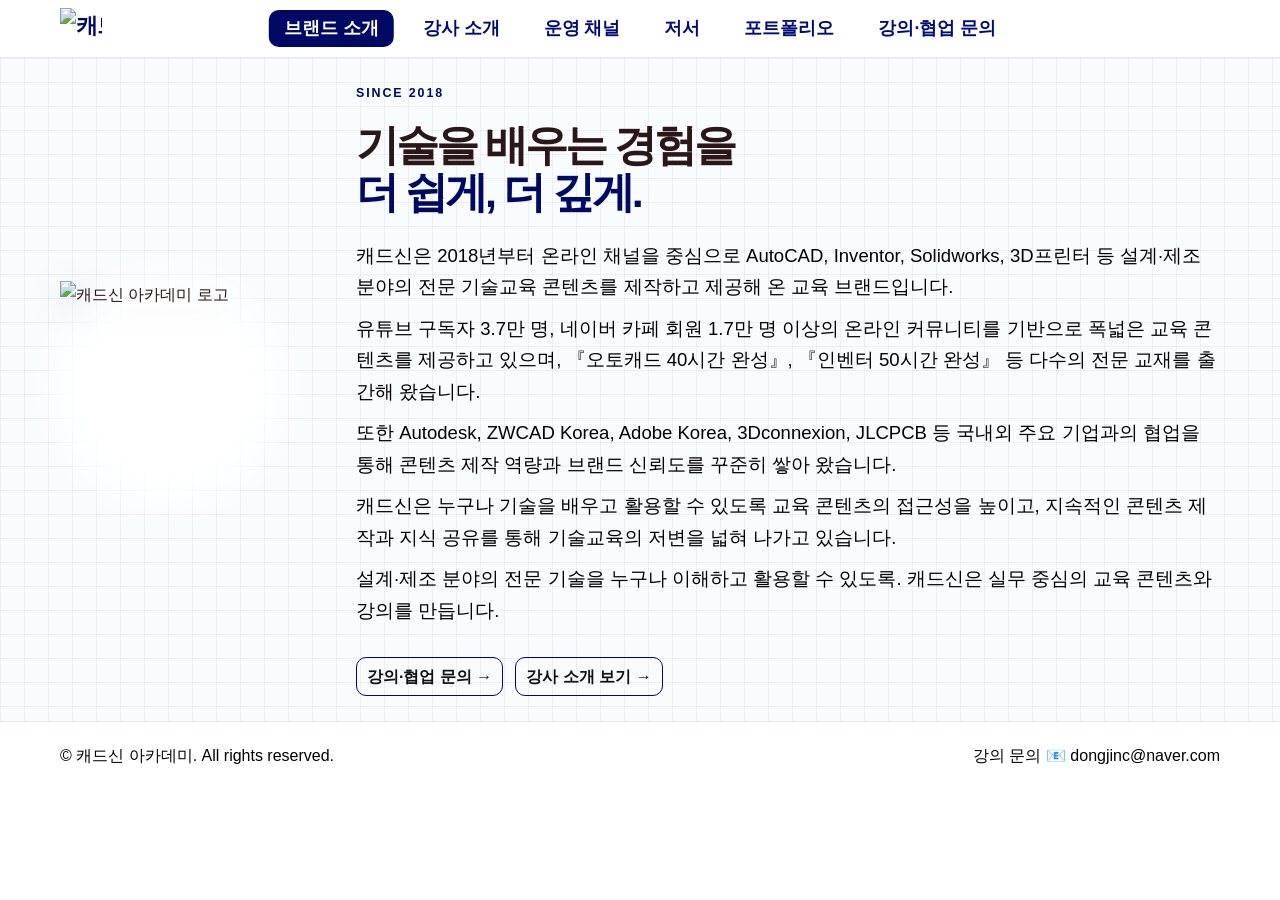
==== index.html @ bcdb4523 "Add files via upload" ====
<!doctype html>
<html lang="ko">
  <head>
    <meta charset="utf-8"><meta name="viewport" content="width=device-width,initial-scale=1"><meta name="description" content="캐드신 아카데미 대표 신동진 강사 소개 및 CAD·설계 기술교육 콘텐츠, 강의·협업 문의">
    <title>
      캐드신 | 신동진 강사
    </title>
    <link rel="icon" href="assets/logo.svg"><link rel="stylesheet" href="styles.css">
  </head>
  <body>
    <header class="site-header">
      <div class="container header-inner">
        <a class="brand" href="index.html">
          <img src="assets/logo.svg" alt="캐드신 로고">
        </a>
        <button class="menu-toggle" aria-expanded="false" aria-label="메뉴 열기">
          메뉴
        </button>
        <nav class="nav" aria-label="주 메뉴">
          <a href="index.html">브랜드 소개</a>
          <a href="instructor.html">
            강사 소개
          </a>
          <a href="channels.html">
            운영 채널
          </a>
          <a href="books.html">
            저서
          </a>
          <a href="portfolio.html">
            포트폴리오
          </a>
          <a href="contact.html">
            강의·협업 문의
          </a>
        </nav>
      </div>
    </header>


    
    <main>
      <section class="hero">
        <div class="container hero-grid">
          <div class="hero-art">
            <div class="hero-logo-wrap">
              <img class="hero-logo" src="assets/logo.svg" alt="캐드신 아카데미 로고">
            </div>
          </div>
          <div>
            <div class="eyebrow">
              SINCE 2018
            </div>
            <h1>
              기술을 배우는 경험을<br><span>더 쉽게, 더 깊게.</span>
            </h1>
            <p class="lead">
             캐드신은 2018년부터 온라인 채널을 중심으로 AutoCAD, Inventor, Solidworks, 3D프린터 등 설계·제조 분야의 전문 기술교육 콘텐츠를 제작하고 제공해 온 교육 브랜드입니다. 
            </p>
            <p class="lead">
             유튜브 구독자 3.7만 명, 네이버 카페 회원 1.7만 명 이상의 온라인 커뮤니티를 기반으로 폭넓은 교육 콘텐츠를 제공하고 있으며, 『오토캐드 40시간 완성』, 『인벤터 50시간 완성』 등 다수의 전문 교재를 출간해 왔습니다.
            </p>
            <p class="lead">
             또한 Autodesk, ZWCAD Korea, Adobe Korea, 3Dconnexion, JLCPCB 등 국내외 주요 기업과의 협업을 통해 콘텐츠 제작 역량과 브랜드 신뢰도를 꾸준히 쌓아 왔습니다.
            </p>
            <p class="lead">
             캐드신은 누구나 기술을 배우고 활용할 수 있도록 교육 콘텐츠의 접근성을 높이고, 지속적인 콘텐츠 제작과 지식 공유를 통해 기술교육의 저변을 넓혀 나가고 있습니다.
            </p>
            <p class="lead"> 
             설계·제조 분야의 전문 기술을 누구나 이해하고 활용할 수 있도록. 캐드신은 실무 중심의 교육 콘텐츠와 강의를 만듭니다.
            </p>
            <div class="hero-actions">
              <a class="btn" href="contact.html">
                강의·협업 문의 →
              </a>
              <a class="btn" href="instructor.html">
                강사 소개 보기 →
              </a>
            </div>
          </div>
        </div>
      </section>
      
      
    </main>
    <footer class="footer">
			<div class="container footer-inner">
				<span>© 캐드신 아카데미.  All rights reserved.</span>
				<span>강의 문의 📧 <a href="contact.html">dongjinc@naver.com</a></span>
			</div>
		</footer>
    <script src="script.js">
    </script>
  </body>
</html>
---- styles.css ----
@font-face {
  font-family: "Paperlogy";
  src: url("fonts/Paperlogy-5Medium.ttf") format("truetype");
  font-style: normal;
  font-weight: 500;
  font-display: swap;
}

@font-face {
  font-family: "Paperlogy";
  src: url("fonts/Paperlogy-7Bold.ttf") format("truetype");
  font-style: normal;
  font-weight: 800;
  font-display: swap;
}

:root {
  --blue: #000a65;
  --blue2: #273BF3;
  --blue3: #eaf1f7;
  --ink: #2b1717;
  --muted: #ff0000;
  --paper: #F5F6F8;
  --line: #e3e9ee;
  --white: #F5F6F8;
  --black: #000;
  --radius: 18px;
  --shadow: 0 12px 35px rgba(15,42,65,.08);
  --card-shadow: 5px 5px 5px rgba(20,40,60,.1); /* 카드 그림자 가로 0px, 세로 2px, 흐림 10px, 번짐 0px. 어두운 청회색 계열(20, 40, 60)을 8% 불투명도로 표시*/
  --portfolio-neon-shadow: 0 0 5px rgba(128,128,128,.2), 0 0 10px rgba(128,128,128,.2); /*포트폴리오 카드 네온 px를 키우면 넓어짐*/
  --portfolio-neon-shadow-hover: 0 0 7px rgba(128, 128, 128, 0.48), 0 0 20px rgba(128,128,128,.3);
  --page-section-gap: 32px; /* page-top과 section 사이 여백 */
  --content-gap: 18px; /* 소주제 및 카드 사이 공통 간격 */
  --book-card-aspect-ratio: 4.7 / 5; /*저서 카드 세로 비율*/
  --book-image-crop-top: 10%; /*저서 카드 이미지 자르기*/
  --book-image-crop-right: 0%;
  --book-image-crop-bottom: 0%;
  --book-image-crop-left: 0%;
  --book-title-font-size: 1rem; /*저서 카드 글자 크기*/
  --book-title-color: #000;
  --book-title-font-weight: 300;
  --book-title-top: auto; /*저서 카드 글자 위치*/
  --book-title-right: 0px;
  --book-title-bottom: 5px;
  --book-title-left: 0px;
}

* {
  box-sizing: border-box
}

html {
  scroll-behavior: smooth;
  scroll-padding-top: 95px
}

body {
  margin: 0;
  font-family: "Paperlogy", sans-serif;
  color: var(--ink);
  background: #fff;
  line-height: 1.7
  
}

a {
  color: inherit;
  text-decoration: none
}

img {
  display: block;
  max-width: 100%
}

button {
  font: inherit
}

.container {
  width: min(1160px,calc(100% - 40px));
  margin: auto
}

.site-header {
  position: sticky;
  top: 0;
  z-index: 100;
  background: rgba(255,255,255,.94);
  backdrop-filter: blur(14px);
  border-bottom: 1px solid rgba(227,233,238,.9)
}

.header-inner {
  height: 57px;
  display: flex;
  align-items: center;
  justify-content: space-between;
  gap: 28px;
  position: relative
}

.brand {
  display: flex;
  align-items: center;
  gap: 10px;
  font-weight: 850;
  letter-spacing: -.06em;
  font-size: 1.35rem;
  color: var(--blue);
  white-space: nowrap
}

.brand img {
  width: 42px;
  height: 42px;
  object-fit: contain
}

.nav {
  display: flex;
  align-items: center;
  /* 상단 메뉴 항목 사이 간격, clamp(최솟값, 기준값, 최댓값) */
  gap: clamp(14px,0vw,32px);
  position: absolute;
  left: 50%;
  transform: translateX(-50%)
}

.nav a {
  font-size: 1.10em;
  font-weight: 650;
  color: #000c78;
  white-space: nowrap;
  padding: 4px 15px;
  /* 상단 메뉴 버튼의 모서리 둥글기 */
  border-radius: 10px;
  transition: color .2s,background-color .2s
}

.nav a:hover {
  color: var(--blue);
  background: #eaf1f7
}

.nav a.active {
  color: #fff;
  background: var(--blue)
}

.menu-toggle {
  display: none;
  border: 1px solid var(--line);
  background: white;
  border-radius: 10px;
  padding: 8px 11px;
  color: var(--blue)
}

.menu-toggle[aria-expanded="true"] {
  border-color: var(--blue);
  background: var(--blue);
  color: #fff
}

main {
  min-height: 65vh
}

.hero {
  background-color: #f9fcff;
  background-image:
    linear-gradient(rgba(43,23,23,.06) 1px,transparent 1px),
    linear-gradient(90deg,rgba(43,23,23,.06) 1px,transparent 1px);
  background-size: 24px 24px;
  padding: 25px 0 25px;
  overflow: hidden
}

.hero-grid {
  display: grid;
  grid-template-columns: 0.2fr 0.8fr;
  gap: 80px;
  align-items: center
}

.hero-logo-wrap {
  position: relative;
  width: min(100%,400px);
  aspect-ratio: 1;
  isolation: isolate
}

.hero-logo-wrap::before {
  content: "";
  position: absolute;
  z-index: -1;
  inset: -2%;
  border-radius: 50%;
  background: rgb(255, 255, 255);
  filter: blur(20px);
  animation: hero-logo-glow 5s ease-in-out infinite
}

.hero-logo {
  position: relative;
  display: block;
  width: 100%;
  object-fit: contain;
  filter: drop-shadow(0 0 5px rgba(255, 255, 255, 0.38)) drop-shadow(0 8px 16px rgba(31,39,58,.14));
  transition: transform .25s ease, filter .25s ease
}

.hero-logo-wrap:hover .hero-logo {
  transform: translateY(-4px);
  filter: drop-shadow(0 0 5px rgba(0, 13, 255, 0.353)) drop-shadow(0 12px 20px rgba(31,39,58,.2))
}

@keyframes hero-logo-glow {
  0%, 100% { opacity: .6; transform: scale(.96) }
  50% { opacity: .95; transform: scale(1.06) }
}

@media (prefers-reduced-motion: reduce) {
  .hero-logo-wrap::before {
    animation: none
  }
  .hero-logo {
    transition: none
  }
}

.eyebrow {
  font-size: .78rem;
  text-transform: uppercase;
  letter-spacing: .15em;
  color: var(--blue);
  font-weight: 800
}

.hero h1 {
  font-size: clamp(2.7rem,3vw,5.4rem);
  letter-spacing: -.07em;
  line-height: 1.08;
  margin: 18px 0 24px
}

.hero h1 span {
  color: var(--blue)
}

.lead { /*브랜드소개 글*/
  font-size: 1.16rem;
  color: #000000;
  max-width: 1100px;
  margin: 0 0 10px;
}

.hero-actions {
  display: flex;
  flex-wrap: wrap;
  gap: 12px;
  margin-top: 30px
}

.btn {
  display: inline-flex;
  justify-content: center;
  align-items: center;
  gap: 8px;
  /* 강의·협업 문의 둥글기 */
  border-radius: 10px;
  padding: 5px 10px;
  font-weight: 750;
  border: 1px solid var(--blue);
  background: var(--blue);
  color: #fff;
  transition: transform .2s,background .2s
}

.btn:hover {
  transform: translateY(-2px);
  background:  #c80000;
}

.btn.secondary {
  background: transparent;
  color: var(--blue)
}

.hero-actions .btn {
  background: rgba(255, 255, 255, 0);
  color: #111;
  border-color: var(--blue)
}

.hero-actions .btn:hover {
  background: var(--blue);
  color: #fff
}

.hero-art {
  min-height: 330px;
  display: grid;
  place-items: center
}

.section {
  padding: 78px 0
}

.page-top + .section {
  padding-top: var(--page-section-gap)
}

.page-top + .section > .container > .content-section:first-child {
  padding-top: 0
}

.page-top + .section > .container > .content-section:first-child > .channel-group:first-child {
  margin-top: 0
}

.page-top + .section > .container > .content-section:first-child > .channel-group:first-child > .heading-accent {
  margin-top: 0
}

.section.soft {
  background: var(--paper)
}

.section-head {
  display: flex;
  justify-content: space-between;
  align-items: end;
  gap: 20px;
  margin-bottom: 32px
}

.section-head h1,.section-head h2 {
  font-size: clamp(2rem,4vw,3rem);
  letter-spacing: -.06em;
  line-height: 1.15;
  margin: 8px 0
}

.section-head p {
  color: var(--muted);
  max-width: 600px;
  margin: 0
}

.kicker { /*상단 메뉴 소개 문구*/
  font-size: .78rem;
  color: var(--blue);
  font-weight: 800;
  letter-spacing: .13em;
  text-transform: uppercase
}

.card {
  border: 1px solid var(--line);
  border-radius: var(--radius);
  background: white;
  overflow: hidden;
  box-shadow: var(--card-shadow)
}

.qualification-cards .card {
  transition: box-shadow .2s ease, border-color .2s ease
}

.qualification-cards .card {
  border-color: #e3e9ee;
  box-shadow: var(--card-shadow)
}

.card-body { 
  padding: 22px;
}

.card h3 { /*자격 내용1 */
  margin: 0 0 8px;
  font-size: 1.1rem;
  color: var(--blue);
}

.card h4 { /*자격 내용2 */
  margin: 0 0 8px;
  font-size: 1.1rem;
  color: var(--black);
  font-weight: 100
}

.qualification-cards .card h4 {
  white-space: nowrap
}

.qualification-cards .card h2.heading-accent {
  margin: 0 0 12px;
  font-size: 1.1rem;
  letter-spacing: -.04em
}

.muted {
  color: var(--muted)
}

.grid-2 {
  display: grid;
  grid-template-columns: repeat(2,minmax(0,1fr));
  gap: var(--content-gap)
}

.experience-grid {
  display: grid;
  grid-template-columns: repeat(2,minmax(0,1fr));
  gap: 32px
}

.experience-grid .content-section {
  min-width: 0
}

.experience-grid .card {
  box-shadow: var(--card-shadow)
}

.organization-list {
  display: grid;
  grid-template-columns: repeat(2,minmax(0,1fr));
  gap: 8px 16px; /*자격 카드 안쪽 단어 여백*/
  margin: 0;
  padding: 20px 0px 12px 30px; /*자격 카드 안쪽 여백 */
  list-style: none
}

.organization-list li {
  margin: 0 0 8px;
  overflow-wrap: anywhere;
  font-size: 1.1rem;
  color: var(--black);
  font-weight: 100
}

.credential-list > div {
  padding-top: 16px;
  border-top: 1px solid var(--line)
}

.credential-list h3 {
  margin: 0 0 6px;
  font-size: 1.1rem
}

.credential-list p {
  margin: 0
}

.grid-3 {
  display: grid;
  grid-template-columns: repeat(3,minmax(0,1fr));
  gap: var(--content-gap)
}

.grid-4 {
  display: grid;
  grid-template-columns: repeat(4,minmax(0,1fr));
  gap: var(--content-gap)
}

.profile-layout {
  display: grid;
  grid-template-columns: 350px 1fr;
  gap: 60px;
  align-items: start;
  margin: 0px 0px 0px 0px;
}

.profile-photo {
  width: 100%;
  aspect-ratio: 3/4;
  object-fit: cover;
  border-radius: 20px;
  background: var(--blue3);
}

.profile-info h1 {
  font-size: clamp(2.5rem,2.5vw,2.5rem);
  letter-spacing: 0px;
  line-height: 1;
  margin: 5px 0
}

.profile-info .role {
  font-size: 1.5rem;
  color: var(--blue);
  font-weight: 800;
  margin: 0px 0px -8px 0px;
}

.profile-info .role1 {
  font-size: 1.5rem;
  color: var(--blue);
  font-weight: 800;
  margin: 0px 0px -8px 0px;
}

.instructor-email {
  display: block;
  margin-top: 8px;
  color: var(--black);
  font-size: 1rem;
  font-weight: 400
}

.profile-info p {
  color: var(--muted)
}

.content-section {
  padding: 40px 0 0
}

.content-section h2 {
  font-size: 1.5rem;
  letter-spacing: -.04em;
  margin: 0 0 0px
}

.content-section h2.heading-accent { /*수상, 대외활동 제목*/
  position: relative;
  margin: 10px 0px 10px 0px; /*소주제 여백*/
  padding-left: 10px
}

.content-section h2.heading-accent::before {
  content: "";
  position: absolute;
  left: 0;
  top: 50%;
  width: 4px;
  height: 25px; /* 왼쪽 파란 선의 세로 길이 */
  background: var(--blue);
  transform: translateY(-50%)
}

.timeline {
  display: grid;
  gap: 0
}

.timeline-item {
  display: grid;
  grid-template-columns: 150px 1fr;
  gap: 10px;
  padding: 8px 0;
  border-bottom: 1px solid var(--line)
}

.timeline-item time { /*대외 활동 날짜*/
  color: var(--blue);
  font-weight: 750;
  font-size: 1.1rem;
}

.timeline-item p { /*대외 활동 내용*/
  color: var(--black);
  margin: 0px ;
  font-size: 1.1rem;
}

.simple-list {
  display: flex;
  flex-wrap: wrap;
  gap: 10px
}

.pill {
  border: 1px solid var(--line);
  padding: 8px 13px;
  border-radius: 999px;
  background: #fff;
  font-size: 1.1rem;
}

.award-image { /* 수상 이미지 스타일 */
  width: 100%;
  border-radius: 16px;
  margin-bottom: 18px
}

.award-table-wrap {
  overflow-x: auto
}

.award-table { /* 수상 표 스타일 */
  width: 100%;
  table-layout: fixed;
  border-collapse: collapse;
  background: white;
  border: 0
}

.award-table th,.award-table td {
  text-align: left;
  padding: 8px 16px 8px 40px; /* 수상 표의 셀 안쪽 여백 */
  border-bottom: 1px solid var(--line);
  vertical-align: top;
  font-size: 1.1rem; /* 수상일·수상명·시상내역 글자 크기 */
}
/* 수상 표의 열 너비 설정 */
.award-table th:nth-child(1),.award-table td:nth-child(1) {
  width: 20%
}

.award-table th:nth-child(2),.award-table td:nth-child(2) {
  width: 50%
}

.award-table th:nth-child(3),.award-table td:nth-child(3) {
  width: 26%
}

.award-table th {
  background: #edf3f8;
  color: var(--blue)
}

.award-table tbody tr:nth-child(even) {
  background: #f7f9fb
}

.award-table tr:last-child td {
  border-bottom: 0
}

.brand-intro {
  display: grid;
  grid-template-columns: 230px 1fr;
  gap: 32px;
  align-items: center
}

.brand-square {
  aspect-ratio: 1;
  width: 100%;
  border-radius: 22px;
  object-fit: cover;
  background: #eaf1f7
}

.prose p {
  margin: 0 0 15px;
  color: #526273
}

.channel-group {
  margin-top: 0
}

.content-section .channel-group > h2.heading-accent { /*h2소주제 여백*/
  margin: 50px 0px 10px 0px;
}

.link-grid {
  display: grid;
  grid-template-columns: repeat(4,minmax(0,1fr));
  gap: var(--content-gap)
}

.link-card,.course-card {
  border: 1px solid var(--line);
  border-radius: 13px;
  padding: 14px 16px;
  display: flex;
  justify-content: space-between;
  align-items: center;
  gap: 12px;
  background: #fff;
  color: var(--ink);
  font-family: inherit;
  font-size: 1rem;
  font-weight: 500;
  line-height: 1.4;
  box-shadow: var(--card-shadow);
  transition: border-color .2s,box-shadow .2s
}

.link-card:hover,.course-card:hover { /*카드에 마우스 올렸을 때*/  
  box-shadow: 0 0 10px rgba(39,59,243,.39),0 0 18px rgba(39,59,243,.212)
}

.link-card:focus-visible,.course-card:focus-visible {
  outline: 2px solid var(--blue2);
  outline-offset: 2px;
}

.card-thumbnail {
  display: block;
  flex: 0 0 55px;
  width: 55px;
  aspect-ratio: 1;
  object-fit: cover;
  border-radius: 8px;
  background: #eaf1f7
}

.link-card > span:first-of-type,.course-card h3 {
  flex: 1;
  min-width: 0
}

.link-card small {
  display: block;
  color: var(--muted);
  font-size: .78rem;
  overflow-wrap: anywhere
}

.link-card .arrow {
  color: var(--blue);
  font-size: 1.2rem
}

.course-grid,.book-grid {
  display: grid;
  grid-template-columns: repeat(4,minmax(0,1fr));
  gap: var(--content-gap)
}

.book-card,.course-card {
  min-width: 0
}

.book-card {
  position: relative;
  display: block;
  aspect-ratio: var(--book-card-aspect-ratio);
  overflow: hidden;
  border: 1px solid var(--line);
  border-radius: 14px;
  background: #fff;
  box-shadow: var(--card-shadow);
  transition: box-shadow .2s ease
}

.book-card:hover { /*저서 카드에 마우스 올렸을 때*/
  box-shadow: 0 0 10px rgba(39,59,243,.39),0 0 18px rgba(39,59,243,.212)
}

.book-card:focus-visible {
  outline: 2px solid var(--blue2);
  outline-offset: 2px
}

.book-image {
  display: block;
  position: absolute;
  top: calc(0% - var(--book-image-crop-top));
  left: calc(0% - var(--book-image-crop-left));
  width: calc(100% + var(--book-image-crop-left) + var(--book-image-crop-right));
  height: calc(100% + var(--book-image-crop-top) + var(--book-image-crop-bottom));
  object-fit: cover;
  object-position: center
}

.course-card::after {
  content: "→";
  flex: 0 0 auto;
  color: var(--blue);
  font-size: 1.2rem
}

.cover {
  aspect-ratio: 1/1;
  border-radius: 16px;
  background: linear-gradient(145deg,#eaf1f7,#d7e5f0);
  display: flex;
  flex-direction: column;
  justify-content: space-between;
  padding: 18px;
  color: var(--blue);
  position: relative;
  overflow: hidden;
  border: 1px solid #dce6ed;
  box-shadow: var(--card-shadow);
  transition: transform .25s,box-shadow .25s
}

.cover:after {
  content: "";
  position: absolute;
  width: 150px;
  height: 150px;
  border: 1px solid rgba(15,76,129,.18);
  border-radius: 50%;
  right: -50px;
  bottom: -55px
}

.cover:hover {
  transform: translateY(-4px);
  box-shadow: var(--shadow)
}

.cover .cover-label {
  font-size: .65rem;
  letter-spacing: .12em;
  font-weight: 850
}

.cover strong {
  font-size: clamp(1.05rem,1.6vw,1.5rem);
  letter-spacing: -.06em;
  line-height: 1.2;
  max-width: 95%;
  position: relative;
  z-index: 1
}

.cover .cover-sub {
  font-size: .75rem;
  color: #42617c;
  position: relative;
  z-index: 1
}

.book-card h3,.course-card h3 {
  font-size: 1rem;
  line-height: 1.4;
  margin: 12px 0 5px
}

.book-card h3 {
  position: absolute;
  z-index: 1;
  top: var(--book-title-top);
  right: var(--book-title-right);
  bottom: var(--book-title-bottom);
  left: var(--book-title-left);
  margin: 0;
  padding: 10px;
  background: transparent;
  color: var(--book-title-color);
  font-size: var(--book-title-font-size);
  font-weight: var(--book-title-font-weight);
  text-align: center
}

.course-card h3 {
  margin: 0;
  color: inherit;
  font: inherit
}

.book-card p,.course-card p {
  font-size: .82rem;
  color: var(--muted);
  margin: 0
}

.category-title {
  font-size: 1.25rem;
  letter-spacing: -.04em;
  margin: 34px 0 16px
}

.portfolio-model-grid {
  display: grid;
  grid-template-columns: repeat(2,minmax(0,1fr));
  gap: var(--content-gap)
}

.portfolio-model-card {
  min-width: 0
}

.portfolio-model-card h3 {
  margin: 0 0 10px;
  color: var(--blue);
  font-size: 1.05rem
}

.portfolio-model {
  height: 340px;
  background: #eef3f7;
  border-radius: 16px;
  overflow: hidden;
  border: 1px solid var(--line);
  position: relative;
  box-shadow: var(--portfolio-neon-shadow);
  transition: box-shadow .25s ease
}

.portfolio-model:hover {
  box-shadow: var(--portfolio-neon-shadow-hover)
}

.portfolio-model model-viewer {
  width: 100%;
  height: 100%;
  --poster-color: transparent;
  background: radial-gradient(ellipse at center,#fff,#e9f0f5)
}

.portfolio-model-poster {
  height: 100%;
  min-height: 0;
  border-radius: 0
}

.model-note {
  position: absolute;
  left: 50%;
  bottom: 16px;
  transform: translateX(-50%);
  width: fit-content;
  margin: 0;
  font-size: 1.1rem;
  color: var(--black);
  text-align: center;
  white-space: nowrap;
  pointer-events: none;
}

.video-grid {
  display: grid;
  grid-template-columns: repeat(2,minmax(0,1fr));
  align-items: start;
  gap: var(--content-gap);
  margin-top: 0px
}

.video-wrap {
  position: relative;
  padding-bottom: 56.25%;
  height: 0;
  border-radius: 20px;
  overflow: hidden;
  background: #101820;
  box-shadow: var(--portfolio-neon-shadow);
  transition: box-shadow .25s ease
}

.video-wrap:hover {
  box-shadow: var(--portfolio-neon-shadow-hover)
}

.video-wrap iframe {
  position: absolute;
  inset: 0;
  width: 100%;
  height: 100%;
  border: 0
}

.masonry {
  columns: 3 240px;
  column-gap: var(--content-gap)
}

.portfolio-gallery {
  display: grid;
  grid-template-columns: repeat(3,minmax(0,1fr));
  align-items: start;
  gap: var(--content-gap);
  margin-top: 0
}

.portfolio-gallery-item {
  position: relative;
  width: 100%;
  min-width: 0;
  margin: 0;
  border-radius: 16px;
  overflow: hidden;
  background: #e5edf3;
  box-shadow: var(--portfolio-neon-shadow);
  cursor: zoom-in;
  transition: transform .25s ease, box-shadow .25s ease
}

.portfolio-gallery-item:hover,
.portfolio-gallery-item:focus-visible {
  box-shadow: var(--portfolio-neon-shadow-hover)
}

.portfolio-gallery-item img {
  display: block;
  width: 100%;
  height: auto;
  transition: transform .25s ease
}

.portfolio-gallery-item::after {
  position: absolute;
  right: 0;
  bottom: 0;
  left: 0;
  height: 35%; /*포트폴리오 그라데이션 높이*/
  background: linear-gradient(transparent,rgba(0,0,0,.78));
  content: "";
  opacity: 0;
  pointer-events: none;
  transition: opacity .25s ease
}

.portfolio-gallery-caption {
  position: absolute;
  z-index: 1;
  right: 14px;
  bottom: 12px;
  left: 14px;
  color: #fff;
  font-size: .9rem;
  line-height: 1.4;
  opacity: 0;
  pointer-events: none;
  transform: translateY(6px);
  transition: opacity .25s ease, transform .25s ease
}

.portfolio-gallery-item:hover::after,
.portfolio-gallery-item:focus-visible::after,
.portfolio-gallery-item.is-enlarged::after {
  opacity: 1
}

.portfolio-gallery-item:hover .portfolio-gallery-caption,
.portfolio-gallery-item:focus-visible .portfolio-gallery-caption,
.portfolio-gallery-item.is-enlarged .portfolio-gallery-caption {
  opacity: 1;
  transform: translateY(0)
}

.portfolio-gallery-item.is-enlarged {
  position: relative;
  z-index: 2;
  cursor: zoom-out;
  transform: scale(1.5);
  transform-origin: center;
  box-shadow: var(--portfolio-neon-shadow-hover)
}

.portfolio-gallery-item:focus-visible {
  outline: 3px solid var(--blue2);
  outline-offset: 3px
}

.contact-panel {
  background: var(--blue);
  color: white;
  border-radius: 24px;
  padding: 15px 50px 20px 30px;
  display: grid;
  grid-template-columns: 1fr auto;
  align-items: center;
  gap: 30px
}

.contact-panel h1 {
  font-size: clamp(2.2rem,4vw,3.6rem);
  letter-spacing: -.06em;
  line-height: 1.15;
  margin: 12px 0
}

.contact-panel p {
  color: white;
  font-size: 1.1rem;  
  max-width: 700px
}

.contact-panel .btn { /*강의협업 문의 이메일버튼*/
  background: white;
  color: var(--blue);
  border-color: white;
  font-size: 1.5rem; 
  white-space: nowrap
}

.contact-panel .eyebrow {
  color: #c6dced
}

.footer {
  padding: 20px 0;
  border-top: 1px solid var(--line);
  color: var(--black);
  font-size: 1rem
}

.footer-inner {
  display: flex;
  justify-content: space-between;
  gap: 18px;
  flex-wrap: wrap
}

.notice {
  background: #fff7e8;
  border: 1px solid #f0dfba;
  border-radius: 12px;
  padding: 13px 16px;
  color: #745a26;
  font-size: .88rem
}

.empty-art {
  display: grid;
  place-items: center;
  text-align: center;
  color: var(--blue);
  font-weight: 850;
  letter-spacing: -.06em;
  background: linear-gradient(145deg,#eaf1f7,#d7e5f0);
  border-radius: 18px;
  padding: 20px;
  min-height: 180px
}

.empty-art span {
  font-size: 2.2rem
}

.page-top {
  /* 상단 메뉴 소개 여백 */
  padding: 30px 0px 20px 0px;
  background: var(--paper)
}

.page-top .kicker {
  margin-bottom: -10px; /* Instructor와 강사 소개 사이 간격 */
}

.page-top h1 {
  font-size: clamp(2.5rem,2.5vw,2.5rem);
  letter-spacing: -.07em;
  margin: 0 0 5px; /* 강사 소개와 설명 문장 사이 간격 */
}

.page-top p { /*상단 메뉴 소개글*/
  color: var(--black);
  max-width: 1000px;
  margin: 0; /* 설명 문장 바깥 여백 */
  font-size: 1.15rem;
}

.small-label {
  font-size: .75rem;
  font-weight: 800;
  color: var(--blue);
  letter-spacing: .1em;
  text-transform: uppercase
}

@media(max-width:900px) {
  .qualification-cards {
    grid-template-columns: 1fr
  }
  .experience-grid {
    grid-template-columns: 1fr;
    gap: 0
  }
  .hero-grid {
    grid-template-columns: 1fr;
    gap: 30px
  }
  .hero-art {
    min-height: 280px
  }
  .portfolio-model-grid {
    grid-template-columns: repeat(2,minmax(0,1fr))
  }
  .grid-4,.book-grid,.course-grid {
    grid-template-columns: repeat(3,minmax(0,1fr))
  }
  .course-grid {
    grid-template-columns: repeat(2,minmax(0,1fr))
  }
  .link-grid {
    grid-template-columns: repeat(2,minmax(0,1fr))
  }
  .profile-layout {
    grid-template-columns: 220px 1fr;
    gap: 10px
  }
  .nav {
    /* 태블릿 화면에서 메뉴 항목 사이 간격 */
    gap: 14px
  }
  .nav a {
    font-size: 1rem
  }
  .contact-panel {
    grid-template-columns: 1fr
  }
  .contact-panel .btn {
    justify-self: start
  }
}

@media(max-width:680px) {
  .video-grid {
    grid-template-columns: 1fr
  }
  .container {
    width: min(100% - 30px,1160px)
  }
  .header-inner {
    height: 68px
  }
  .brand {
    font-size: 1.2rem
  }
  .brand img {
    width: 36px;
    height: 36px
  }
  .menu-toggle {
    display: block
  }
  .nav {
    display: none;
    position: absolute;
    top: 68px;
    left: 0;
    right: 0;
    transform: none;
    background: white;
    border-bottom: 1px solid var(--line);
    padding: 14px 20px 20px;
    flex-direction: column;
    align-items: stretch;
    gap: 0
  }
  .nav.open {
    display: flex
  }
  .nav a {
    padding: 12px 0;
    border-bottom: 1px solid #f0f3f5;
    font-size: 1rem
  }
  .nav a:last-child {
    border: 0
  }
  .hero {
    padding: 58px 0 50px
  }
  .hero-art {
    min-height: 250px;
    padding: 0
  }
  .section {
    padding: 54px 0 /* 섹션 안쪽의 위아래 여백 */
  }
  .section-head {
    display: block
  }
  .section-head p {
    margin-top: 12px /* 섹션 바깥쪽의 제목과 설명 문장 사이 간격 */
  }
  .grid-2,.grid-3 {
    grid-template-columns: 1fr
  }
  .qualification-cards .card-body {
    padding: 14px
  }
  .qualification-cards .card h4 {
    font-size: .7rem
  }
  .grid-4,.book-grid,.course-grid {
    grid-template-columns: repeat(2,minmax(0,1fr));
    gap: var(--content-gap)
  }
  .course-grid {
    grid-template-columns: 1fr;
    gap: var(--content-gap)
  }
  .profile-layout {
    grid-template-columns: 1fr
  }
  .profile-photo {
    max-width: 250px;
    aspect-ratio: 3/4
  }
  .brand-intro {
    grid-template-columns: 1fr;
    gap: 20px
  }
  .brand-square {
    max-width: 190px
  }
  .timeline-item { /*대외 활동*/
    grid-template-columns: 1fr;
    gap: 3px;
  }
  .award-table th,.award-table td {
    padding: 10px 9px
  }
  .link-grid {
    grid-template-columns: 1fr
  }
  .portfolio-model-grid {
    grid-template-columns: 1fr
  }
  .portfolio-model {
    height: 320px
  }
  .masonry {
    columns: 2 140px;
    column-gap: var(--content-gap)
  }
  .portfolio-gallery {
    grid-template-columns: repeat(2,minmax(0,1fr))
  }
  .page-top {
    padding: 42px 0 28px
  }
  .cover {
    padding: 14px
  }
  .cover strong {
    font-size: 1.1rem
  }
  .footer-inner {
    display: block
  }
  .footer-inner span {
    display: block;
    margin: 4px 0
  }
}

@media(max-width:380px) {
  .grid-4,.book-grid,.course-grid {
    grid-template-columns: 1fr 1fr
  }
  .cover strong {
    font-size: 1rem
  }
  .masonry {
    columns: 1
  }
  .portfolio-gallery {
    grid-template-columns: 1fr
  }
}
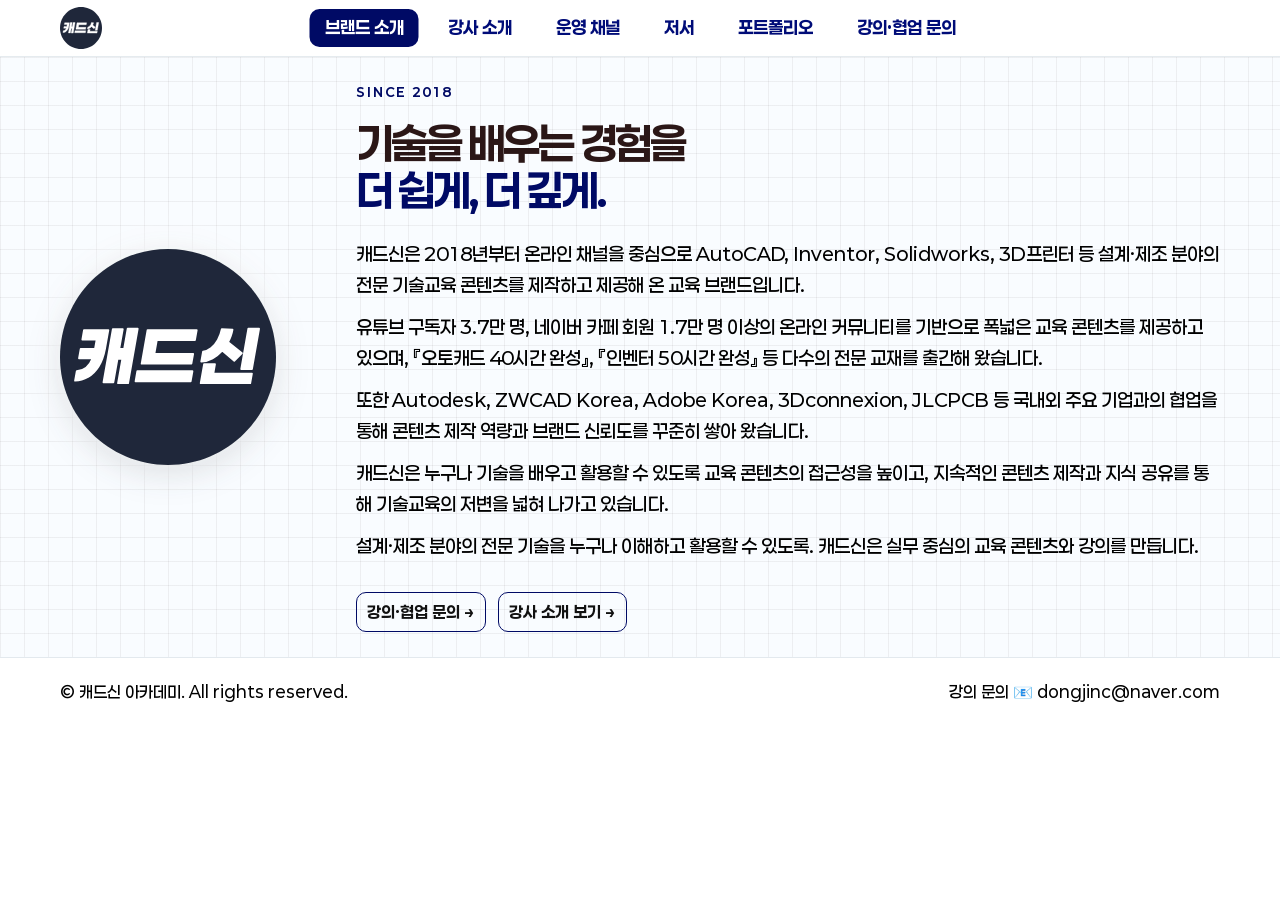
==== commit dec11ec2: "Add files via upload" ====
--- a/index.html
+++ b/index.html
@@ -6,6 +6,16 @@
       캐드신 | 신동진 강사
     </title>
     <link rel="icon" href="assets/logo.svg"><link rel="stylesheet" href="styles.css">
+
+    <!-- Google tag (gtag.js) -->
+    <script async src="https://www.googletagmanager.com/gtag/js?id=G-XTVLH3ZSW7"></script>
+    <script>
+      window.dataLayer = window.dataLayer || [];
+      function gtag(){dataLayer.push(arguments);}
+      gtag('js', new Date());
+
+      gtag('config', 'G-XTVLH3ZSW7');
+    </script>
   </head>
   <body>
     <header class="site-header">
--- a/styles.css
+++ b/styles.css
@@ -36,9 +36,18 @@
   --book-image-crop-right: 0%;
   --book-image-crop-bottom: 0%;
   --book-image-crop-left: 0%;
+  --book-image-mobile-aspect-ratio: 1 / 0.8; /*모바일 저서 이미지 비율*/
+  --book-image-mobile-crop-top: 0%; /*모바일 이미지 위쪽 자르기*/
+  --book-image-mobile-crop-right: 0%; /*모바일 이미지 오른쪽 자르기*/
+  --book-image-mobile-crop-bottom: 0%; /*모바일 이미지 아래쪽 자르기*/
+  --book-image-mobile-crop-left: 0%; /*모바일 이미지 왼쪽 자르기*/
+  --book-image-mobile-scale: 1.3; /*모바일 저서 이미지 확대 배율*/
+  --book-image-mobile-offset: -1%; /*모바일 저서 이미지 세로 위치*/
+  --book-title-mobile-bottom-space: 8px; /*모바일 책 제목 아래 여백*/
   --book-title-font-size: 1rem; /*저서 카드 글자 크기*/
+  --book-title-mobile-font-size: .9rem; /*모바일 저서 제목 글자 크기*/
   --book-title-color: #000;
-  --book-title-font-weight: 300;
+  --book-title-font-weight: 500;
   --book-title-top: auto; /*저서 카드 글자 위치*/
   --book-title-right: 0px;
   --book-title-bottom: 5px;
@@ -91,8 +100,8 @@
   border-bottom: 1px solid rgba(227,233,238,.9)
 }
 
-.header-inner {
-  height: 57px;
+.header-inner { /*상단 로고, 메뉴*/
+  height: 56px; /*높이*/
   display: flex;
   align-items: center;
   justify-content: space-between;
@@ -440,7 +449,7 @@
   overflow-wrap: anywhere;
   font-size: 1.1rem;
   color: var(--black);
-  font-weight: 100
+  font-weight: 500
 }
 
 .credential-list > div {
@@ -582,6 +591,10 @@
   border-radius: 999px;
   background: #fff;
   font-size: 1.1rem;
+}
+
+.award-picture {
+  display: block
 }
 
 .award-image { /* 수상 이미지 스타일 */
@@ -1048,18 +1061,18 @@
   outline-offset: 3px
 }
 
-.contact-panel {
+.contact-panel { /*PC 화면에서 강의·협업 문의 패널*/
   background: var(--blue);
   color: white;
   border-radius: 24px;
-  padding: 15px 50px 20px 30px;
+  padding: 15px 30px 10px 30px;
   display: grid;
   grid-template-columns: 1fr auto;
   align-items: center;
   gap: 30px
 }
 
-.contact-panel h1 {
+.contact-panel h1 { 
   font-size: clamp(2.2rem,4vw,3.6rem);
   letter-spacing: -.06em;
   line-height: 1.15;
@@ -1068,6 +1081,7 @@
 
 .contact-panel p {
   color: white;
+  
   font-size: 1.1rem;  
   max-width: 700px
 }
@@ -1076,7 +1090,7 @@
   background: white;
   color: var(--blue);
   border-color: white;
-  font-size: 1.5rem; 
+  font-size: 1.4rem; 
   white-space: nowrap
 }
 
@@ -1191,7 +1205,8 @@
     gap: 14px
   }
   .nav a {
-    font-size: 1rem
+    padding: 6px 10px; /* 위아래 / 좌우 안쪽 여백 */
+  font-size: 0.9rem; /* 글자 크기 */
   }
   .contact-panel {
     grid-template-columns: 1fr
@@ -1209,28 +1224,33 @@
     width: min(100% - 30px,1160px)
   }
   .header-inner {
-    height: 68px
+    height: 50px
   }
   .brand {
     font-size: 1.2rem
   }
-  .brand img {
-    width: 36px;
-    height: 36px
+  .brand img { /*모바일 상단 로고 이미지 크기*/
+    width: 32px;
+    height: 32px
   }
   .menu-toggle {
-    display: block
-  }
-  .nav {
+    display: block;
+    padding: 5px 8px;
+    font-size: .85rem /*상단 메뉴 버튼 글자 크기*/
+  }
+  .nav { /* 모바일 화면에서 메뉴 항목 */
     display: none;
     position: absolute;
-    top: 68px;
-    left: 0;
+    top: 50px;
+    left: 60%;
     right: 0;
+    box-sizing: border-box;
     transform: none;
     background: white;
-    border-bottom: 1px solid var(--line);
-    padding: 14px 20px 20px;
+    border: 1px solid #cbd5df;
+    border-radius: 12px; /* 숫자를 키우면 더 둥글게 */
+    box-shadow: 0 4px 12px rgba(20, 40, 60, .12);
+    padding: 0px 0px 0px 0px;
     flex-direction: column;
     align-items: stretch;
     gap: 0
@@ -1239,20 +1259,37 @@
     display: flex
   }
   .nav a {
-    padding: 12px 0;
-    border-bottom: 1px solid #f0f3f5;
-    font-size: 1rem
+    width: 100%;
+    box-sizing: border-box;
+    padding: 5px 0;
+    border-radius: 0px; /* 숫자를 키우면 더 둥글게 */
+    font-size: 1rem;
+    text-align: center
   }
   .nav a:last-child {
     border: 0
   }
   .hero {
     padding: 58px 0 50px
+  }
+  .contact-panel {
+    padding: 10px 70px 20px 20px;
+  }
+  .contact-panel > div {
+    min-width: 0
+  }
+  .contact-panel p {
+    max-width: 100%;
+    overflow-wrap: anywhere;
+    padding-right: 20px
   }
   .hero-art {
     min-height: 250px;
     padding: 0
   }
+  .hero-logo-wrap {
+    width: clamp(160px,55vw,250px)
+  }
   .section {
     padding: 54px 0 /* 섹션 안쪽의 위아래 여백 */
   }
@@ -1275,6 +1312,35 @@
     grid-template-columns: repeat(2,minmax(0,1fr));
     gap: var(--content-gap)
   }
+  .book-card h3 { /*모바일 저서 문자 */
+    position: relative;
+    inset: auto;
+    padding: 8px 6px var(--book-title-mobile-bottom-space);
+    font-size: var(--book-title-mobile-font-size);
+    line-height: 1.3;
+    overflow-wrap: anywhere;
+    background: white;
+  }
+  .book-card {
+    aspect-ratio: auto
+  }
+  .book-image {
+    position: relative;
+    top: auto;
+    left: auto;
+    width: 100%;
+    height: auto;
+    aspect-ratio: var(--book-image-mobile-aspect-ratio);
+    object-fit: cover;
+    clip-path: inset(
+      var(--book-image-mobile-crop-top)
+      var(--book-image-mobile-crop-right)
+      var(--book-image-mobile-crop-bottom)
+      var(--book-image-mobile-crop-left)
+    );
+    transform: translateY(var(--book-image-mobile-offset)) scale(var(--book-image-mobile-scale));
+    transform-origin: center
+  }
   .course-grid {
     grid-template-columns: 1fr;
     gap: var(--content-gap)
@@ -1300,6 +1366,10 @@
   .award-table th,.award-table td {
     padding: 10px 9px
   }
+  .award-table td:first-child {
+    white-space: normal;
+    overflow-wrap: anywhere
+  }
   .link-grid {
     grid-template-columns: 1fr
   }
@@ -1316,6 +1386,11 @@
   .portfolio-gallery {
     grid-template-columns: repeat(2,minmax(0,1fr))
   }
+  .portfolio-gallery-item,
+  .portfolio-gallery-item.is-enlarged {
+    transform: none;
+    cursor: default
+  }
   .page-top {
     padding: 42px 0 28px
   }
